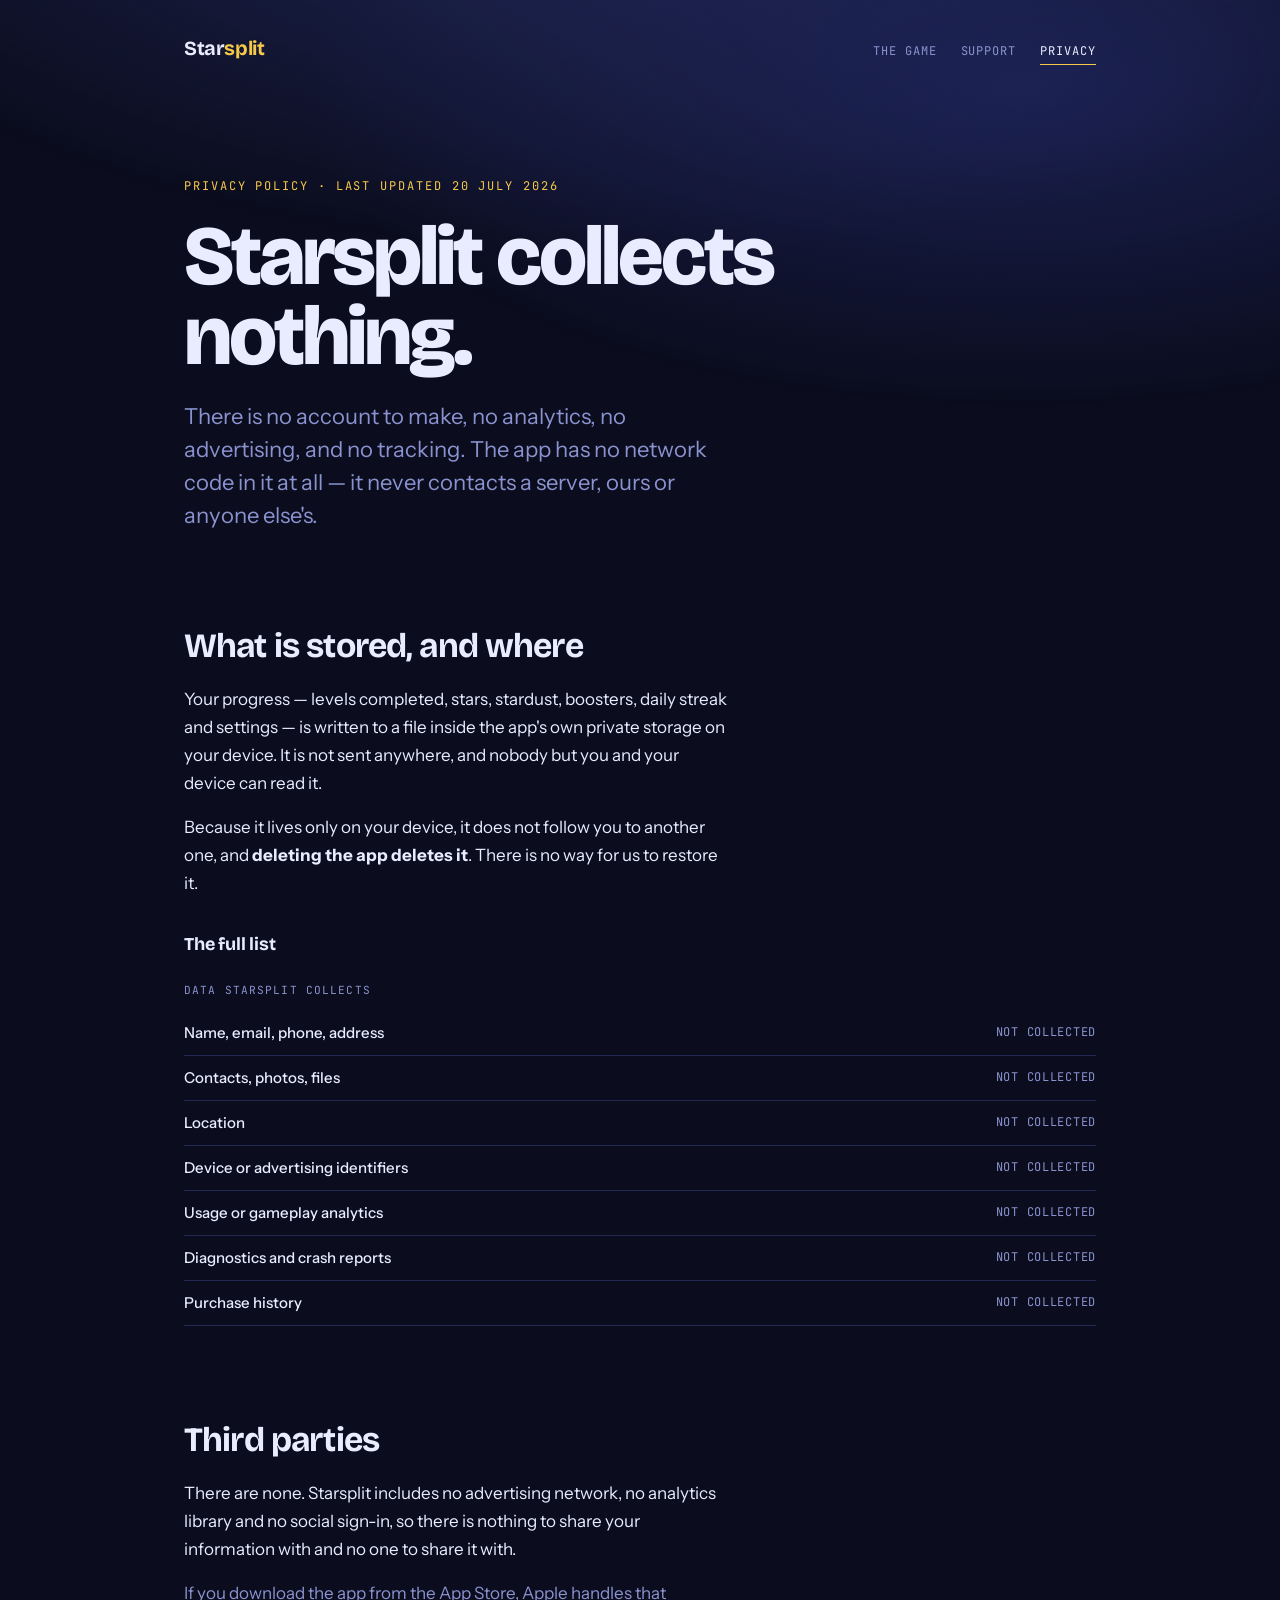
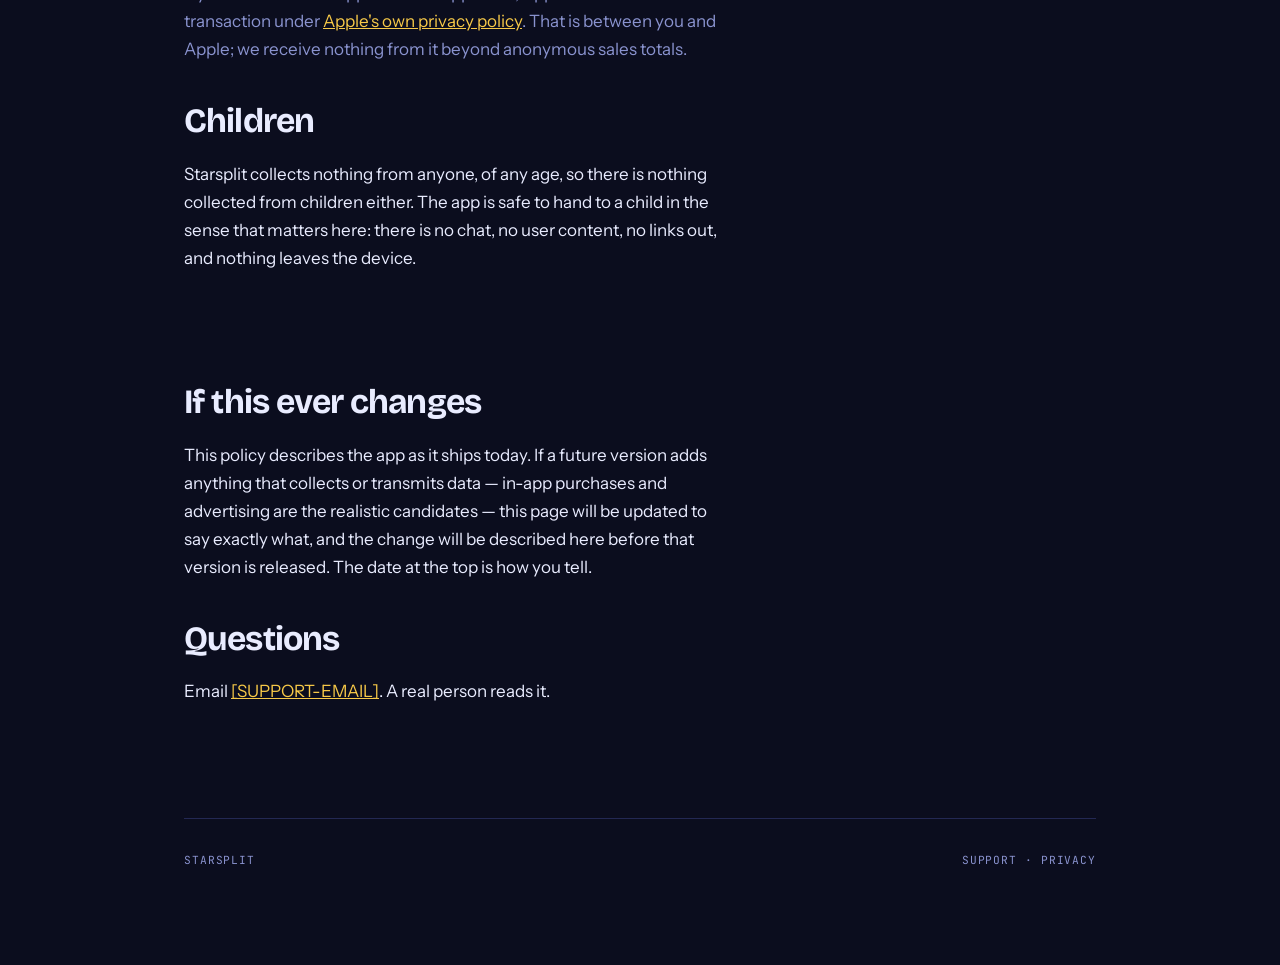
==== privacy.html @ 792201fa "The public site: the game, the privacy policy, and support Three static pages, no build step, ready " ====
<!doctype html>
<html lang="en">
<head>
<meta charset="utf-8">
<meta name="viewport" content="width=device-width, initial-scale=1">
<title>Privacy — Starsplit</title>
<meta name="description" content="Starsplit collects nothing. No account, no analytics, no tracking, and no network connection at all.">
<meta name="theme-color" content="#0b0d1e">
<link rel="preconnect" href="https://fonts.googleapis.com">
<link rel="preconnect" href="https://fonts.gstatic.com" crossorigin>
<link href="https://fonts.googleapis.com/css2?family=Bricolage+Grotesque:opsz,wght@12..96,700;12..96,800&family=Instrument+Sans:wght@400;500;600&family=JetBrains+Mono:wght@400;500&display=swap" rel="stylesheet">
<link rel="stylesheet" href="style.css">
</head>
<body>
<div class="page">

	<header class="masthead">
		<a class="wordmark" href="index.html">Star<span>split</span></a>
		<nav class="nav">
			<a href="index.html">The game</a>
			<a href="support.html">Support</a>
			<a href="privacy.html" aria-current="page">Privacy</a>
		</nav>
	</header>

	<main>
		<section class="hero">
			<p class="eyebrow">Privacy policy · Last updated 20 July 2026</p>
			<h1>Starsplit collects nothing.</h1>
			<p class="lede">
				There is no account to make, no analytics, no advertising, and no tracking. The app has
				no network code in it at all — it never contacts a server, ours or anyone else's.
			</p>
		</section>

		<section class="section">
			<h2>What is stored, and where</h2>
			<p>
				Your progress — levels completed, stars, stardust, boosters, daily streak and settings —
				is written to a file inside the app's own private storage on your device. It is not sent
				anywhere, and nobody but you and your device can read it.
			</p>
			<p>
				Because it lives only on your device, it does not follow you to another one, and
				<strong>deleting the app deletes it</strong>. There is no way for us to restore it.
			</p>

			<h3>The full list</h3>
			<table class="collect">
				<caption>Data Starsplit collects</caption>
				<tbody>
					<tr><th scope="row">Name, email, phone, address</th><td>Not collected</td></tr>
					<tr><th scope="row">Contacts, photos, files</th><td>Not collected</td></tr>
					<tr><th scope="row">Location</th><td>Not collected</td></tr>
					<tr><th scope="row">Device or advertising identifiers</th><td>Not collected</td></tr>
					<tr><th scope="row">Usage or gameplay analytics</th><td>Not collected</td></tr>
					<tr><th scope="row">Diagnostics and crash reports</th><td>Not collected</td></tr>
					<tr><th scope="row">Purchase history</th><td>Not collected</td></tr>
				</tbody>
			</table>
		</section>

		<section class="section">
			<h2>Third parties</h2>
			<p>
				There are none. Starsplit includes no advertising network, no analytics library and no
				social sign-in, so there is nothing to share your information with and no one to share
				it with.
			</p>
			<p class="muted">
				If you download the app from the App Store, Apple handles that transaction under
				<a href="https://www.apple.com/legal/privacy/">Apple's own privacy policy</a>. That is
				between you and Apple; we receive nothing from it beyond anonymous sales totals.
			</p>

			<h2>Children</h2>
			<p>
				Starsplit collects nothing from anyone, of any age, so there is nothing collected from
				children either. The app is safe to hand to a child in the sense that matters here:
				there is no chat, no user content, no links out, and nothing leaves the device.
			</p>
		</section>

		<section class="section">
			<h2>If this ever changes</h2>
			<p>
				This policy describes the app as it ships today. If a future version adds anything that
				collects or transmits data — in-app purchases and advertising are the realistic
				candidates — this page will be updated to say exactly what, and the change will be
				described here before that version is released. The date at the top is how you tell.
			</p>

			<h2>Questions</h2>
			<p>
				Email <a href="mailto:[SUPPORT-EMAIL]">[SUPPORT-EMAIL]</a>. A real person reads it.
			</p>
		</section>
	</main>

	<footer class="foot">
		<span>Starsplit</span>
		<span>
			<a href="support.html">Support</a> ·
			<a href="privacy.html">Privacy</a>
		</span>
	</footer>

</div>
</body>
</html>
---- style.css ----
/* Starsplit — the game's own palette (scripts/view/pal.gd), so the site and the app
   read as one place. Nothing here is invented: SPACE, PANEL, PANEL_EDGE, TEXT, MUTED, GOLD. */
:root {
	--space:  #0b0d1e;
	--panel:  #151936;
	--edge:   #232853;
	--text:   #e9ecff;
	--muted:  #8a93cf;
	--gold:   #f7c948;

	--display: "Bricolage Grotesque", ui-sans-serif, system-ui, sans-serif;
	--body:    "Instrument Sans", ui-sans-serif, system-ui, sans-serif;
	--mono:    "JetBrains Mono", ui-monospace, "SF Mono", monospace;

	--measure: 34rem;
	--gutter:  clamp(1.25rem, 5vw, 2.5rem);
}

* { box-sizing: border-box; }

body {
	margin: 0;
	background: var(--space);
	color: var(--text);
	font-family: var(--body);
	font-size: 1.0625rem;
	line-height: 1.65;
	-webkit-font-smoothing: antialiased;
}

/* The sky, the same way the game builds it: a lifted top settling to space. Not a
   decorative gradient — it is Pal.SKY, chapter one, the colour the game was designed against. */
body::before {
	content: "";
	position: fixed;
	inset: 0;
	background:
		radial-gradient(120% 80% at 50% -20%, #232a5e 0%, transparent 60%),
		radial-gradient(80% 50% at 80% 10%, #1a2050 0%, transparent 70%);
	pointer-events: none;
	z-index: 0;
}

.page {
	position: relative;
	z-index: 1;
	max-width: 62rem;
	margin: 0 auto;
	padding: 0 var(--gutter) 6rem;
}

/* --- masthead ------------------------------------------------------------- */

.masthead {
	display: flex;
	align-items: baseline;
	justify-content: space-between;
	gap: 1.5rem;
	flex-wrap: wrap;
	padding: 2rem 0 0;
}

.wordmark {
	font-family: var(--display);
	font-weight: 700;
	font-size: 1.25rem;
	letter-spacing: -0.02em;
	color: var(--text);
	text-decoration: none;
}

.wordmark span { color: var(--gold); }

.nav {
	display: flex;
	gap: 1.5rem;
	font-family: var(--mono);
	font-size: 0.75rem;
	letter-spacing: 0.08em;
	text-transform: uppercase;
}

.nav a {
	color: var(--muted);
	text-decoration: none;
	padding-bottom: 2px;
	border-bottom: 1px solid transparent;
}

.nav a:hover,
.nav a[aria-current="page"] {
	color: var(--text);
	border-bottom-color: var(--gold);
}

/* --- hero ----------------------------------------------------------------- */

.hero { padding: clamp(3rem, 12vw, 7rem) 0 0; }

.eyebrow {
	font-family: var(--mono);
	font-size: 0.75rem;
	letter-spacing: 0.16em;
	text-transform: uppercase;
	color: var(--gold);
	margin: 0 0 1.25rem;
}

h1 {
	font-family: var(--display);
	font-weight: 800;
	font-size: clamp(2.75rem, 9vw, 5.25rem);
	line-height: 0.95;
	letter-spacing: -0.035em;
	margin: 0 0 1.5rem;
	/* `ch` on a 44px display face is wider than a phone, and a max-width that exceeds the
	   viewport pushes the whole column sideways — the headline is not the only thing that
	   ends up clipped. Cap it against the container as well as the measure. */
	max-width: min(16ch, 100%);
	overflow-wrap: break-word;
}

.lede {
	font-size: clamp(1.125rem, 2.2vw, 1.375rem);
	line-height: 1.5;
	color: var(--muted);
	max-width: var(--measure);
	margin: 0;
}

/* --- the four splits: the signature ---------------------------------------
   Drawn the way SplitPopup draws them in the game — as the FOOTPRINT each one
   clears on a little grid, not as a picture of its two ingredients. A player
   should not have to read a combo table to know what a move does. */

.splits {
	display: grid;
	grid-template-columns: repeat(auto-fit, minmax(9.5rem, 1fr));
	gap: clamp(1rem, 3vw, 2rem);
	margin: clamp(3rem, 9vw, 5.5rem) 0 0;
	padding: 0;
	list-style: none;
}

.split { margin: 0; }

.grid {
	display: grid;
	grid-template-columns: repeat(9, 1fr);
	gap: 2px;
	aspect-ratio: 1;
	padding: 6px;
	background: var(--panel);
	border: 1px solid var(--edge);
	border-radius: 10px;
}

.cell {
	border-radius: 1.5px;
	background: #1d2247;
}

.cell.lit {
	background: var(--gold);
	box-shadow: 0 0 6px rgba(247, 201, 72, 0.55);
}

/* The one orchestrated moment: each footprint lights in a short sweep, staggered
   per cell from the centre out, so you read the SHAPE arriving rather than a state. */
@media (prefers-reduced-motion: no-preference) {
	.cell.lit {
		animation: ignite 0.5s cubic-bezier(0.2, 0.8, 0.3, 1) backwards;
		animation-delay: var(--d, 0s);
	}
}

@keyframes ignite {
	from { background: #1d2247; box-shadow: none; transform: scale(0.7); }
	to   { transform: scale(1); }
}

.split h2 {
	font-family: var(--display);
	font-weight: 700;
	font-size: 1.0625rem;
	letter-spacing: -0.01em;
	margin: 0.9rem 0 0.15rem;
}

.split p {
	font-family: var(--mono);
	font-size: 0.7rem;
	letter-spacing: 0.1em;
	text-transform: uppercase;
	color: var(--muted);
	margin: 0;
}

.splits-note {
	max-width: var(--measure);
	color: var(--muted);
	margin: 2.25rem 0 0;
}

.splits-note strong { color: var(--text); font-weight: 600; }

/* --- plain sections ------------------------------------------------------- */

.section { padding: clamp(3.5rem, 10vw, 6rem) 0 0; }

/* Display type sets its own leading. Inheriting the body's 1.65 leaves a two-line heading
   reading as two unrelated lines rather than one phrase. */
.section h2 {
	font-family: var(--display);
	font-weight: 700;
	font-size: clamp(1.5rem, 4vw, 2.125rem);
	line-height: 1.08;
	letter-spacing: -0.025em;
	margin: 0 0 1.25rem;
	max-width: min(20ch, 100%);
}

/* A section carrying more than one heading needs air above the later ones. Done here rather
   than with an inline margin at each call site, which is how a stylesheet stops being the
   place the spacing lives. */
.section h2:not(:first-child) { margin-top: 2.5rem; }

.section h3 {
	font-family: var(--display);
	font-weight: 700;
	font-size: 1.125rem;
	line-height: 1.3;
	letter-spacing: -0.01em;
	margin: 2.25rem 0 0.5rem;
}

.section p,
.section li { max-width: var(--measure); }

.section p { margin: 0 0 1rem; }

.section ul { padding-left: 1.1rem; margin: 0 0 1rem; }

.section li { margin-bottom: 0.4rem; }

.muted { color: var(--muted); }

a { color: var(--gold); }

a:focus-visible,
.nav a:focus-visible,
.wordmark:focus-visible {
	outline: 2px solid var(--gold);
	outline-offset: 3px;
	border-radius: 2px;
}

/* --- facts strip ---------------------------------------------------------- */

.facts {
	display: grid;
	grid-template-columns: repeat(auto-fit, minmax(12rem, 1fr));
	gap: 1px;
	background: var(--edge);
	border: 1px solid var(--edge);
	border-radius: 12px;
	overflow: hidden;
	margin: 2rem 0 0;
	padding: 0;
	list-style: none;
}

.facts li {
	background: var(--panel);
	padding: 1.25rem 1.25rem 1.4rem;
	margin: 0;
	max-width: none;
}

.facts dt,
.fact-key {
	font-family: var(--mono);
	font-size: 0.7rem;
	letter-spacing: 0.1em;
	text-transform: uppercase;
	color: var(--muted);
	display: block;
	margin-bottom: 0.35rem;
}

.fact-val {
	font-family: var(--display);
	font-weight: 700;
	font-size: 1.25rem;
	letter-spacing: -0.015em;
	display: block;
}

/* --- the collection table (privacy) --------------------------------------- */

.collect {
	width: 100%;
	border-collapse: collapse;
	margin: 1.5rem 0 0;
	font-size: 0.9375rem;
}

.collect caption {
	text-align: left;
	font-family: var(--mono);
	font-size: 0.7rem;
	letter-spacing: 0.1em;
	text-transform: uppercase;
	color: var(--muted);
	padding-bottom: 0.75rem;
}

.collect th,
.collect td {
	text-align: left;
	padding: 0.6rem 0.75rem 0.6rem 0;
	border-bottom: 1px solid var(--edge);
}

.collect th {
	font-weight: 500;
	color: var(--text);
}

.collect td {
	font-family: var(--mono);
	font-size: 0.75rem;
	letter-spacing: 0.06em;
	text-transform: uppercase;
	color: var(--muted);
	white-space: nowrap;
	text-align: right;
	padding-right: 0;
}

/* --- footer --------------------------------------------------------------- */

.foot {
	margin-top: clamp(4rem, 12vw, 7rem);
	padding-top: 2rem;
	border-top: 1px solid var(--edge);
	display: flex;
	justify-content: space-between;
	gap: 1.5rem;
	flex-wrap: wrap;
	font-family: var(--mono);
	font-size: 0.7rem;
	letter-spacing: 0.08em;
	text-transform: uppercase;
	color: var(--muted);
}

.foot a { color: var(--muted); text-decoration: none; }
.foot a:hover { color: var(--text); }
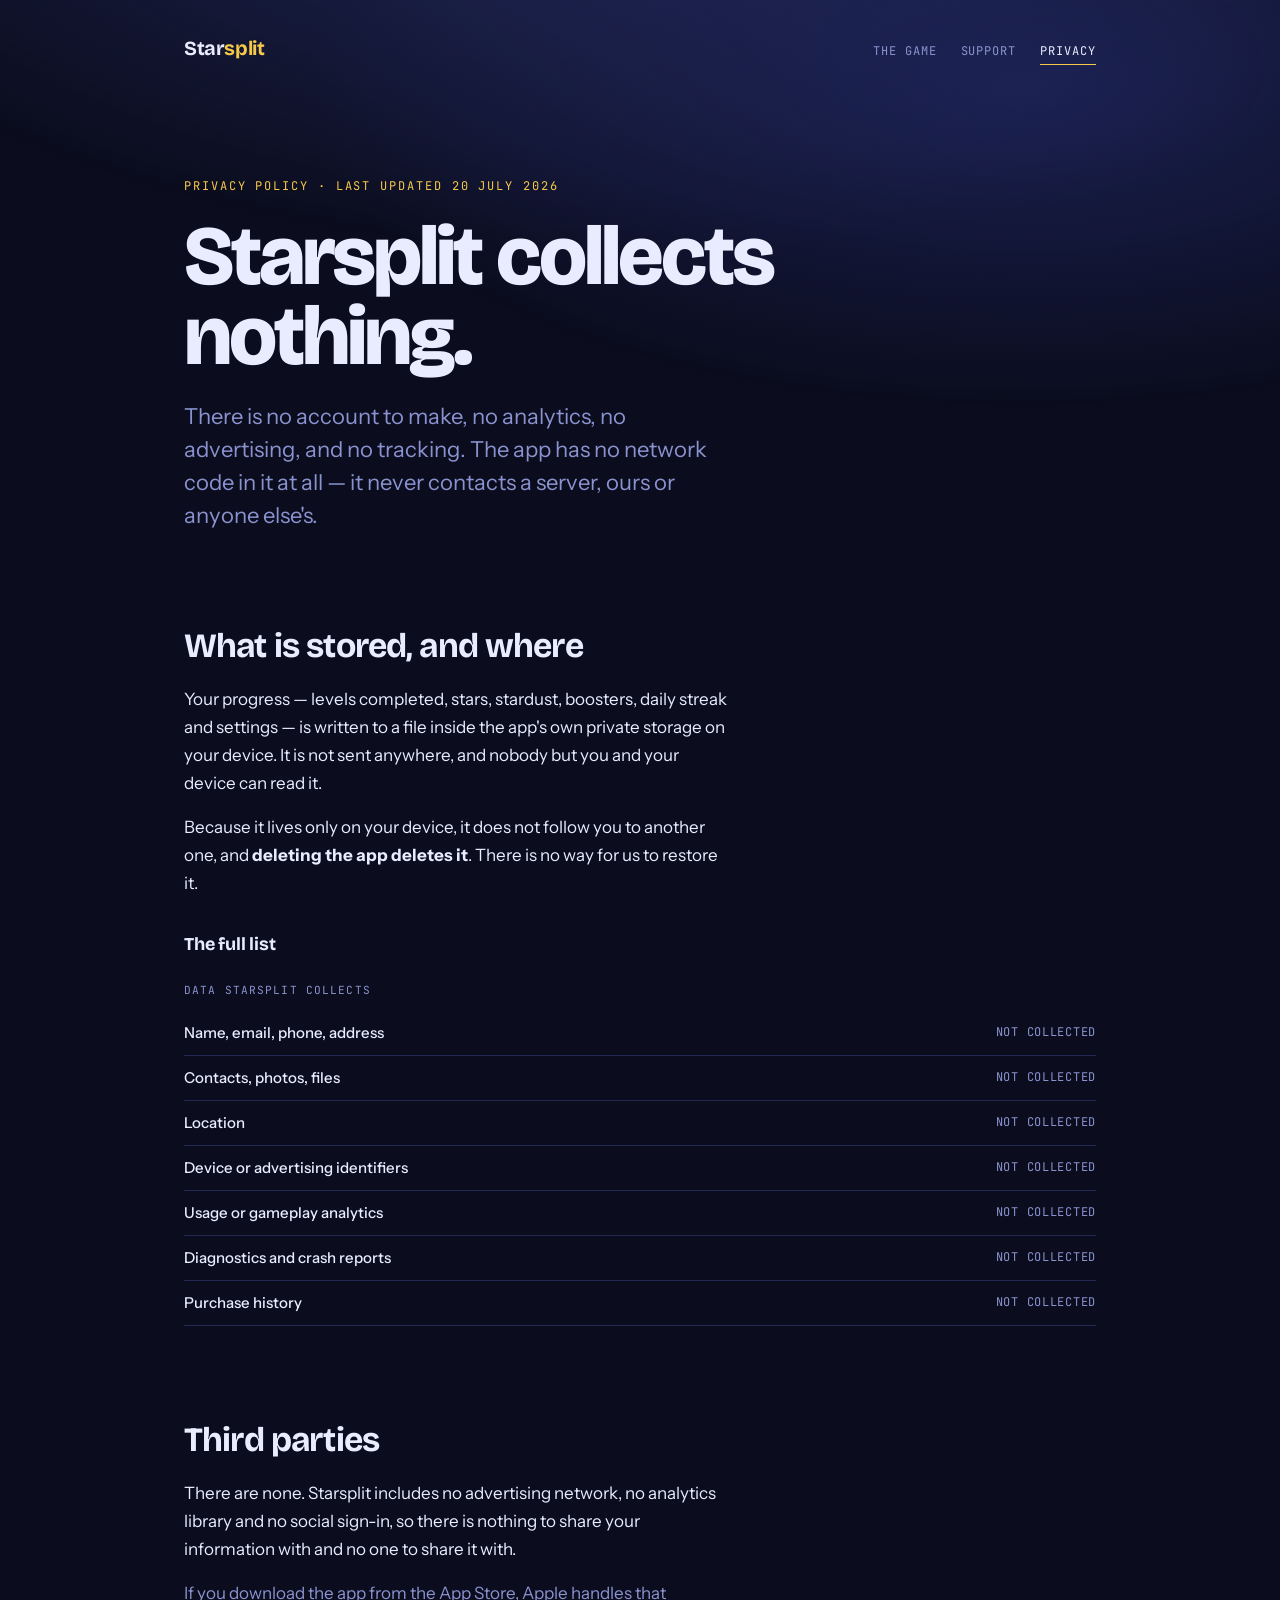
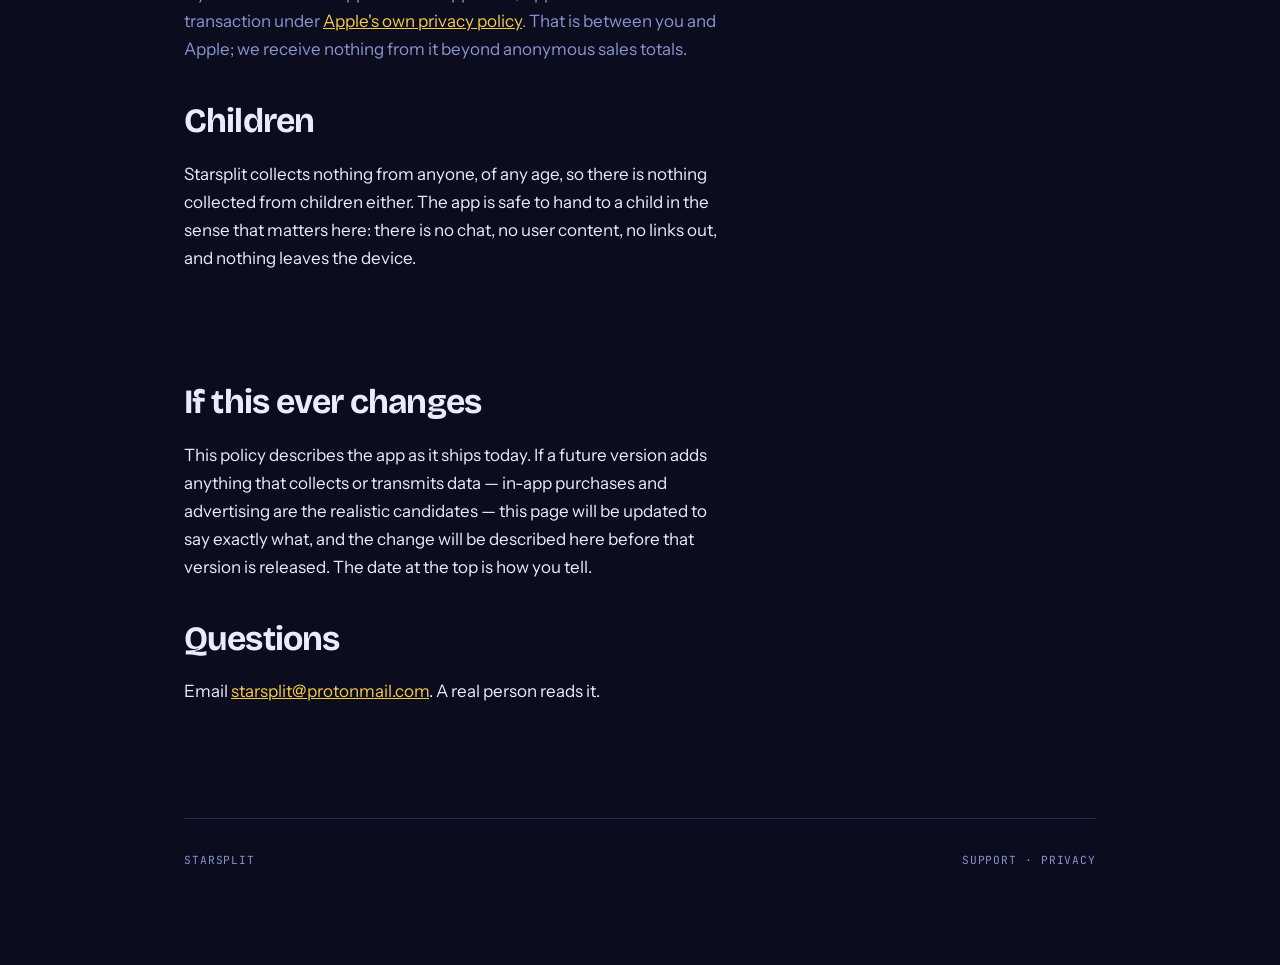
==== commit 9c91758b: "The contact address is real, and Pages is on `[SUPPORT-EMAIL]` becomes starsplit@protonmail.com in t" ====
--- a/privacy.html
+++ b/privacy.html
@@ -92,7 +92,7 @@
 
 			<h2>Questions</h2>
 			<p>
-				Email <a href="mailto:[SUPPORT-EMAIL]">[SUPPORT-EMAIL]</a>. A real person reads it.
+				Email <a href="mailto:starsplit@protonmail.com">starsplit@protonmail.com</a>. A real person reads it.
 			</p>
 		</section>
 	</main>
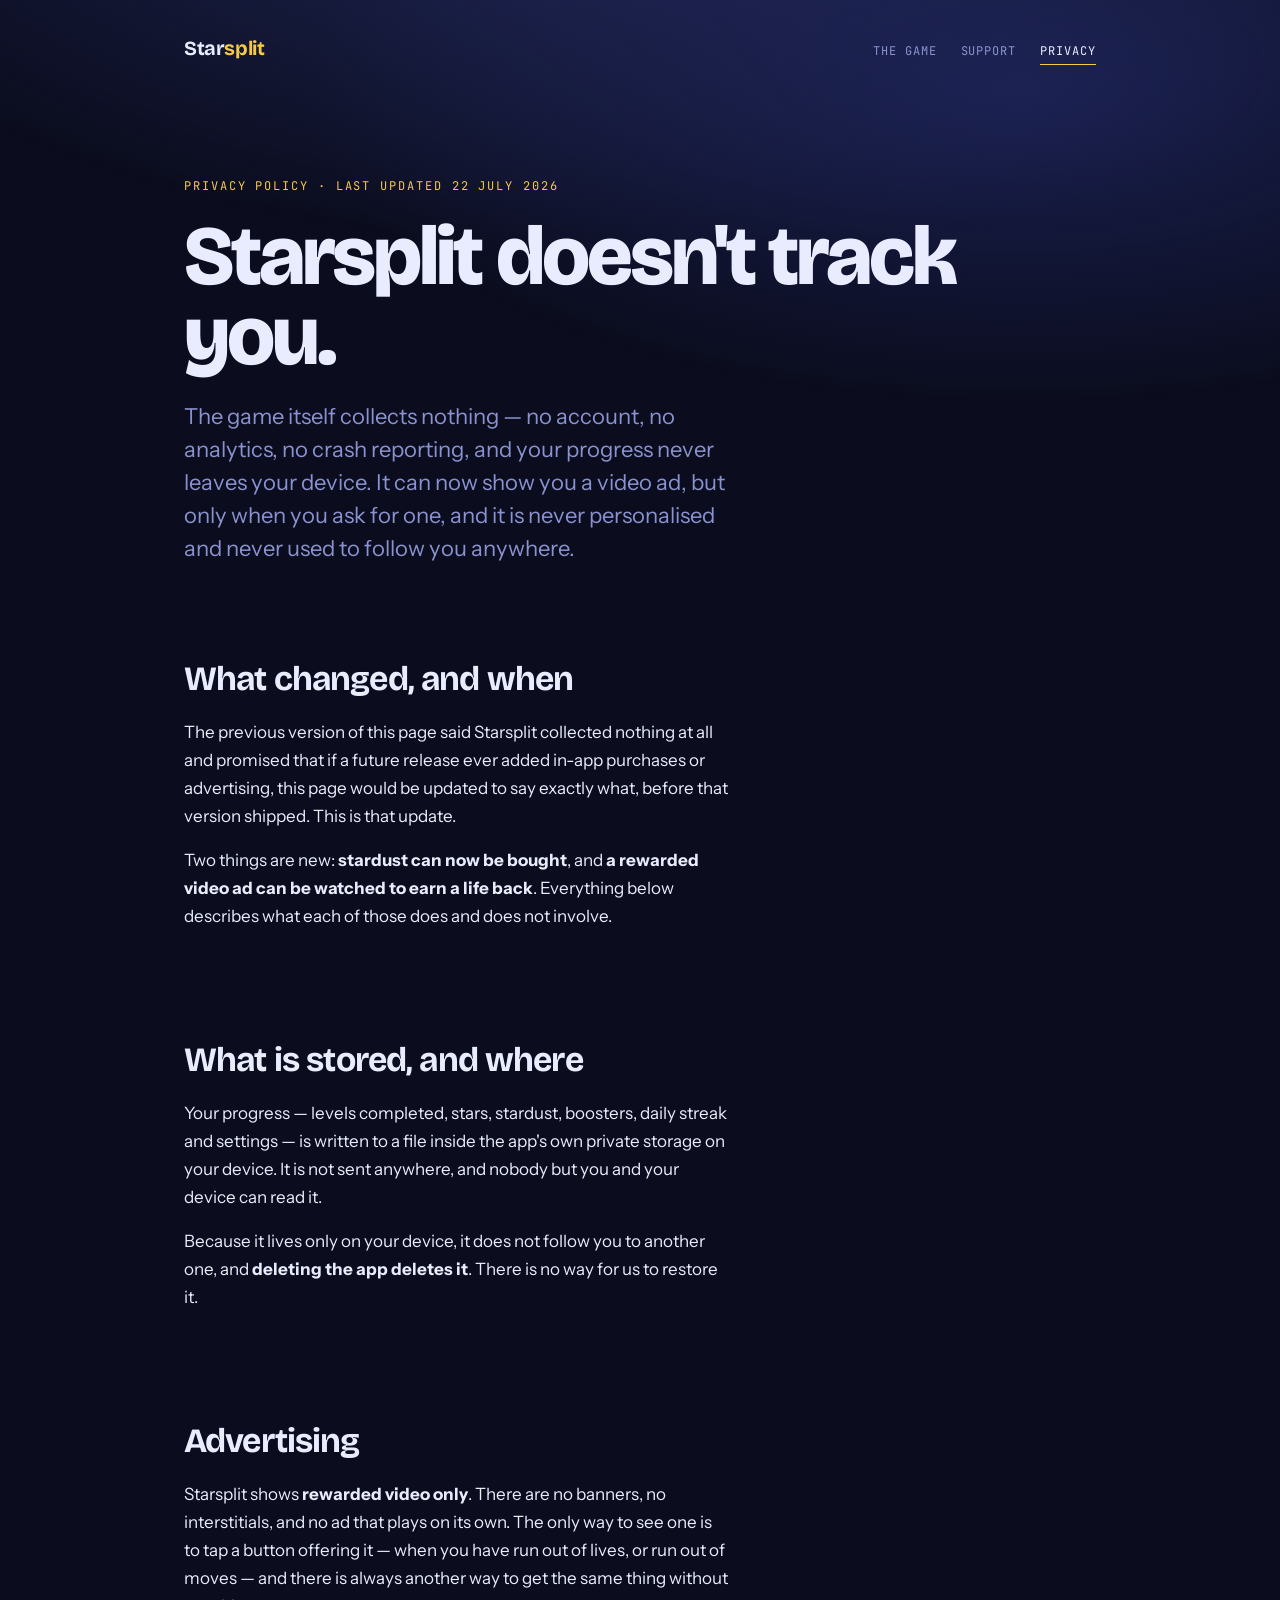
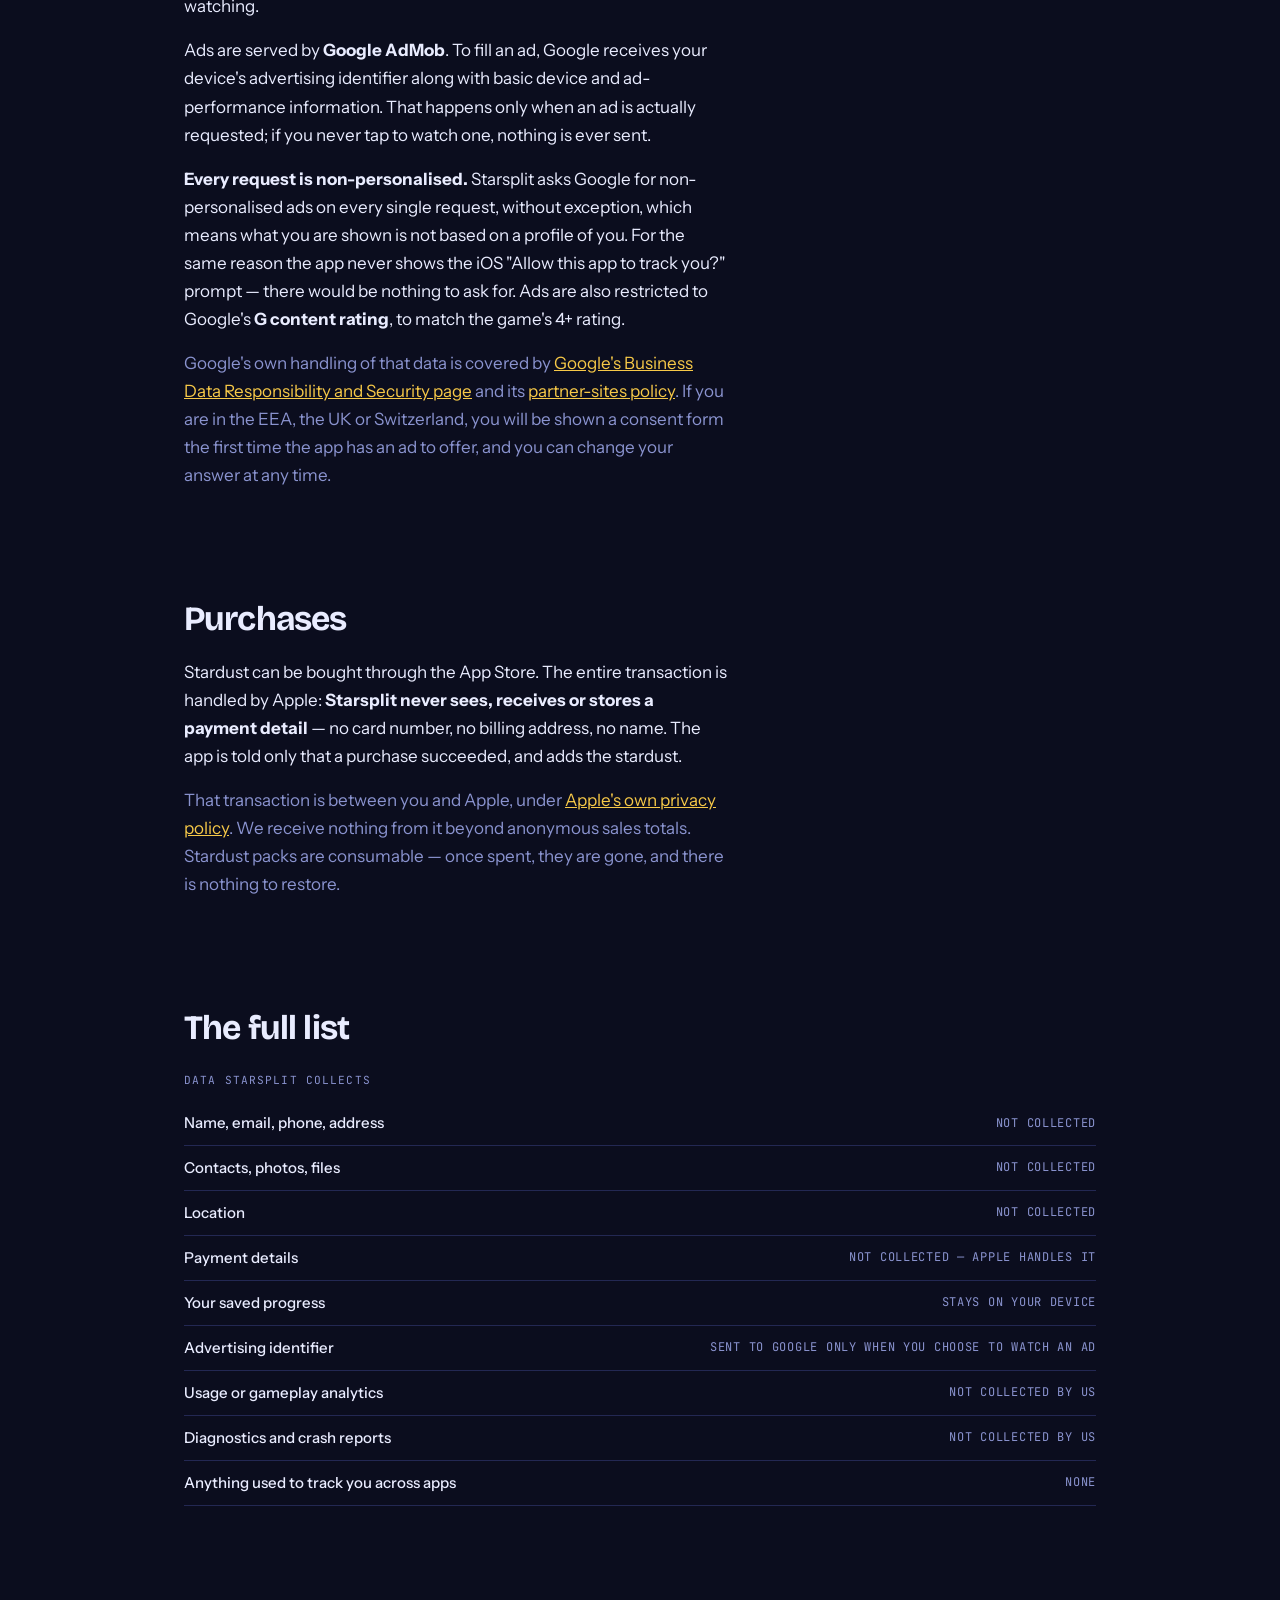
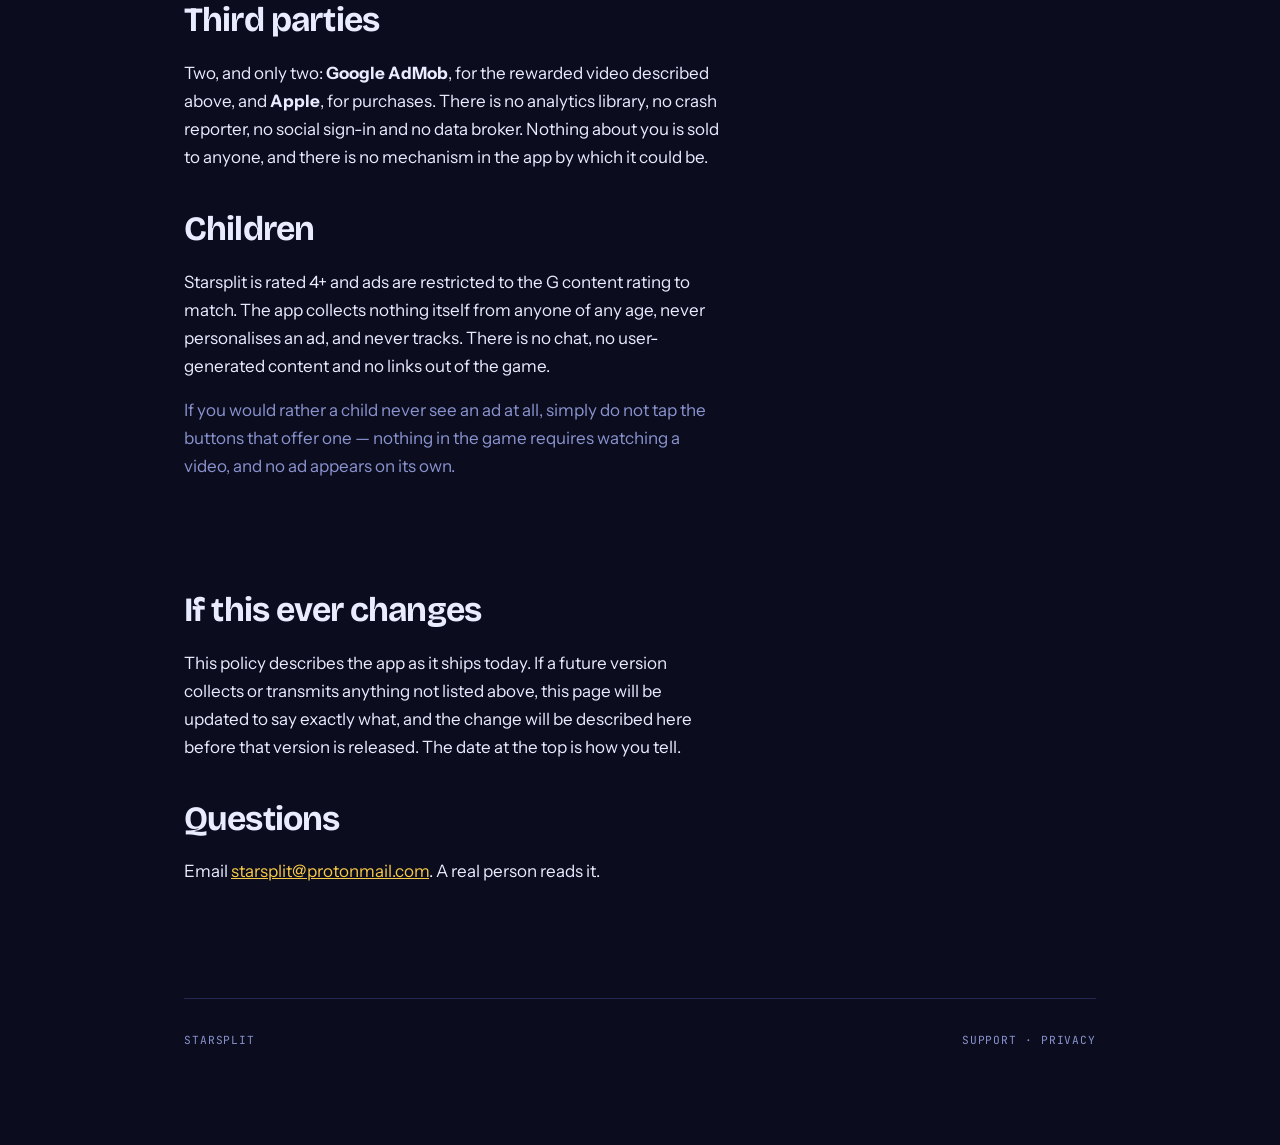
==== commit 97c98041: "Ads and purchases, said plainly The page promised that if a future release ever added in-app purchas" ====
--- a/privacy.html
+++ b/privacy.html
@@ -4,7 +4,7 @@
 <meta charset="utf-8">
 <meta name="viewport" content="width=device-width, initial-scale=1">
 <title>Privacy — Starsplit</title>
-<meta name="description" content="Starsplit collects nothing. No account, no analytics, no tracking, and no network connection at all.">
+<meta name="description" content="Starsplit itself collects nothing. It shows a rewarded ad only when you ask for one, never personalises it, and never tracks you across apps.">
 <meta name="theme-color" content="#0b0d1e">
 <link rel="preconnect" href="https://fonts.googleapis.com">
 <link rel="preconnect" href="https://fonts.gstatic.com" crossorigin>
@@ -25,11 +25,26 @@
 
 	<main>
 		<section class="hero">
-			<p class="eyebrow">Privacy policy · Last updated 20 July 2026</p>
-			<h1>Starsplit collects nothing.</h1>
+			<p class="eyebrow">Privacy policy · Last updated 22 July 2026</p>
+			<h1>Starsplit doesn't track you.</h1>
 			<p class="lede">
-				There is no account to make, no analytics, no advertising, and no tracking. The app has
-				no network code in it at all — it never contacts a server, ours or anyone else's.
+				The game itself collects nothing — no account, no analytics, no crash reporting, and
+				your progress never leaves your device. It can now show you a video ad, but only when
+				you ask for one, and it is never personalised and never used to follow you anywhere.
+			</p>
+		</section>
+
+		<section class="section">
+			<h2>What changed, and when</h2>
+			<p>
+				The previous version of this page said Starsplit collected nothing at all and promised
+				that if a future release ever added in-app purchases or advertising, this page would be
+				updated to say exactly what, before that version shipped. This is that update.
+			</p>
+			<p>
+				Two things are new: <strong>stardust can now be bought</strong>, and <strong>a rewarded
+				video ad can be watched to earn a life back</strong>. Everything below describes what
+				each of those does and does not involve.
 			</p>
 		</section>
 
@@ -44,18 +59,70 @@
 				Because it lives only on your device, it does not follow you to another one, and
 				<strong>deleting the app deletes it</strong>. There is no way for us to restore it.
 			</p>
+		</section>
 
-			<h3>The full list</h3>
+		<section class="section">
+			<h2>Advertising</h2>
+			<p>
+				Starsplit shows <strong>rewarded video only</strong>. There are no banners, no
+				interstitials, and no ad that plays on its own. The only way to see one is to tap a
+				button offering it — when you have run out of lives, or run out of moves — and there is
+				always another way to get the same thing without watching.
+			</p>
+			<p>
+				Ads are served by <strong>Google AdMob</strong>. To fill an ad, Google receives your
+				device's advertising identifier along with basic device and ad-performance information.
+				That happens only when an ad is actually requested; if you never tap to watch one,
+				nothing is ever sent.
+			</p>
+			<p>
+				<strong>Every request is non-personalised.</strong> Starsplit asks Google for
+				non-personalised ads on every single request, without exception, which means what you
+				are shown is not based on a profile of you. For the same reason the app never shows the
+				iOS "Allow this app to track you?" prompt — there would be nothing to ask for. Ads are
+				also restricted to Google's <strong>G content rating</strong>, to match the game's 4+
+				rating.
+			</p>
+			<p class="muted">
+				Google's own handling of that data is covered by
+				<a href="https://business.safety.google/privacy/">Google's Business Data Responsibility
+				and Security page</a> and its
+				<a href="https://policies.google.com/technologies/partner-sites">partner-sites policy</a>.
+				If you are in the EEA, the UK or Switzerland, you will be shown a consent form the first
+				time the app has an ad to offer, and you can change your answer at any time.
+			</p>
+		</section>
+
+		<section class="section">
+			<h2>Purchases</h2>
+			<p>
+				Stardust can be bought through the App Store. The entire transaction is handled by
+				Apple: <strong>Starsplit never sees, receives or stores a payment detail</strong> — no
+				card number, no billing address, no name. The app is told only that a purchase
+				succeeded, and adds the stardust.
+			</p>
+			<p class="muted">
+				That transaction is between you and Apple, under
+				<a href="https://www.apple.com/legal/privacy/">Apple's own privacy policy</a>. We receive
+				nothing from it beyond anonymous sales totals. Stardust packs are consumable — once
+				spent, they are gone, and there is nothing to restore.
+			</p>
+		</section>
+
+		<section class="section">
+			<h2>The full list</h2>
 			<table class="collect">
 				<caption>Data Starsplit collects</caption>
 				<tbody>
 					<tr><th scope="row">Name, email, phone, address</th><td>Not collected</td></tr>
 					<tr><th scope="row">Contacts, photos, files</th><td>Not collected</td></tr>
 					<tr><th scope="row">Location</th><td>Not collected</td></tr>
-					<tr><th scope="row">Device or advertising identifiers</th><td>Not collected</td></tr>
-					<tr><th scope="row">Usage or gameplay analytics</th><td>Not collected</td></tr>
-					<tr><th scope="row">Diagnostics and crash reports</th><td>Not collected</td></tr>
-					<tr><th scope="row">Purchase history</th><td>Not collected</td></tr>
+					<tr><th scope="row">Payment details</th><td>Not collected — Apple handles it</td></tr>
+					<tr><th scope="row">Your saved progress</th><td>Stays on your device</td></tr>
+					<tr><th scope="row">Advertising identifier</th><td>Sent to Google only when you choose to watch an ad</td></tr>
+					<tr><th scope="row">Usage or gameplay analytics</th><td>Not collected by us</td></tr>
+					<tr><th scope="row">Diagnostics and crash reports</th><td>Not collected by us</td></tr>
+					<tr><th scope="row">Anything used to track you across apps</th><td>None</td></tr>
 				</tbody>
 			</table>
 		</section>
@@ -63,31 +130,31 @@
 		<section class="section">
 			<h2>Third parties</h2>
 			<p>
-				There are none. Starsplit includes no advertising network, no analytics library and no
-				social sign-in, so there is nothing to share your information with and no one to share
-				it with.
-			</p>
-			<p class="muted">
-				If you download the app from the App Store, Apple handles that transaction under
-				<a href="https://www.apple.com/legal/privacy/">Apple's own privacy policy</a>. That is
-				between you and Apple; we receive nothing from it beyond anonymous sales totals.
+				Two, and only two: <strong>Google AdMob</strong>, for the rewarded video described above,
+				and <strong>Apple</strong>, for purchases. There is no analytics library, no crash
+				reporter, no social sign-in and no data broker. Nothing about you is sold to anyone, and
+				there is no mechanism in the app by which it could be.
 			</p>
 
 			<h2>Children</h2>
 			<p>
-				Starsplit collects nothing from anyone, of any age, so there is nothing collected from
-				children either. The app is safe to hand to a child in the sense that matters here:
-				there is no chat, no user content, no links out, and nothing leaves the device.
+				Starsplit is rated 4+ and ads are restricted to the G content rating to match. The app
+				collects nothing itself from anyone of any age, never personalises an ad, and never
+				tracks. There is no chat, no user-generated content and no links out of the game.
+			</p>
+			<p class="muted">
+				If you would rather a child never see an ad at all, simply do not tap the buttons that
+				offer one — nothing in the game requires watching a video, and no ad appears on its own.
 			</p>
 		</section>
 
 		<section class="section">
 			<h2>If this ever changes</h2>
 			<p>
-				This policy describes the app as it ships today. If a future version adds anything that
-				collects or transmits data — in-app purchases and advertising are the realistic
-				candidates — this page will be updated to say exactly what, and the change will be
-				described here before that version is released. The date at the top is how you tell.
+				This policy describes the app as it ships today. If a future version collects or
+				transmits anything not listed above, this page will be updated to say exactly what, and
+				the change will be described here before that version is released. The date at the top
+				is how you tell.
 			</p>
 
 			<h2>Questions</h2>
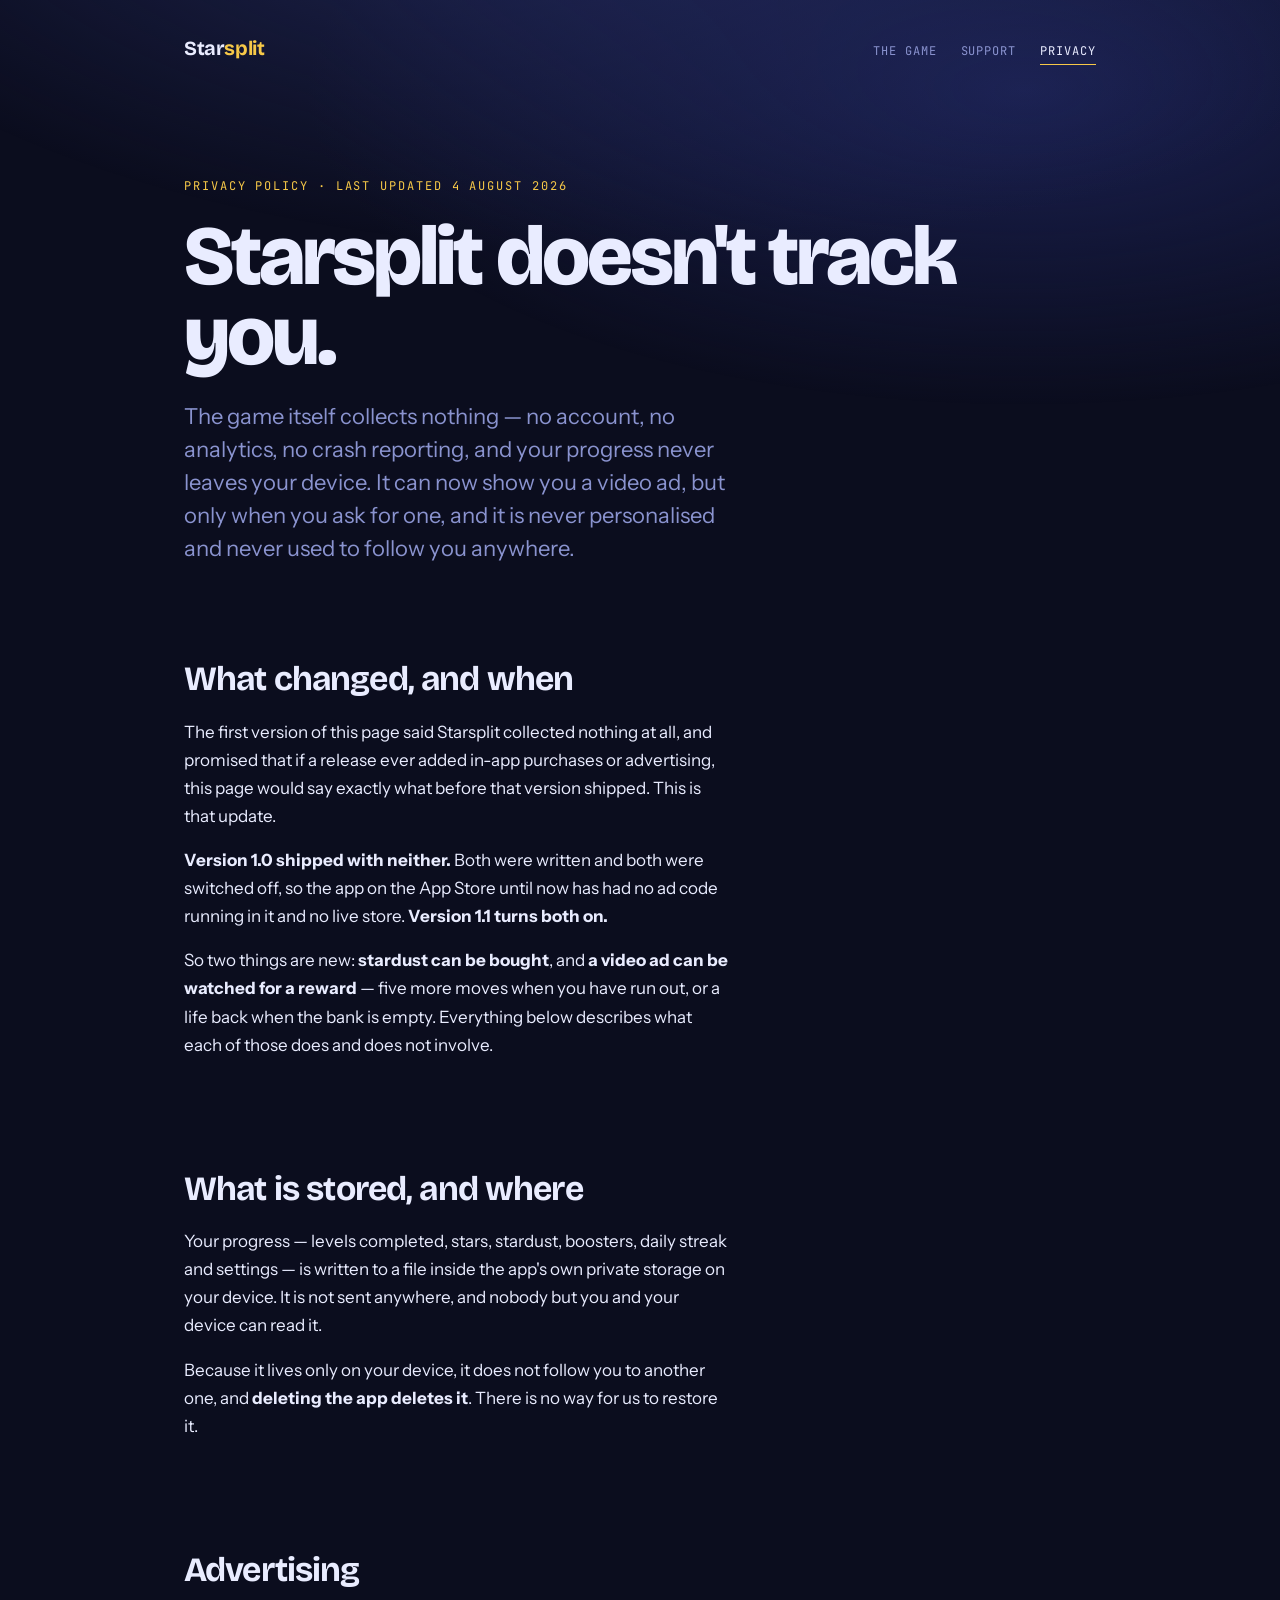
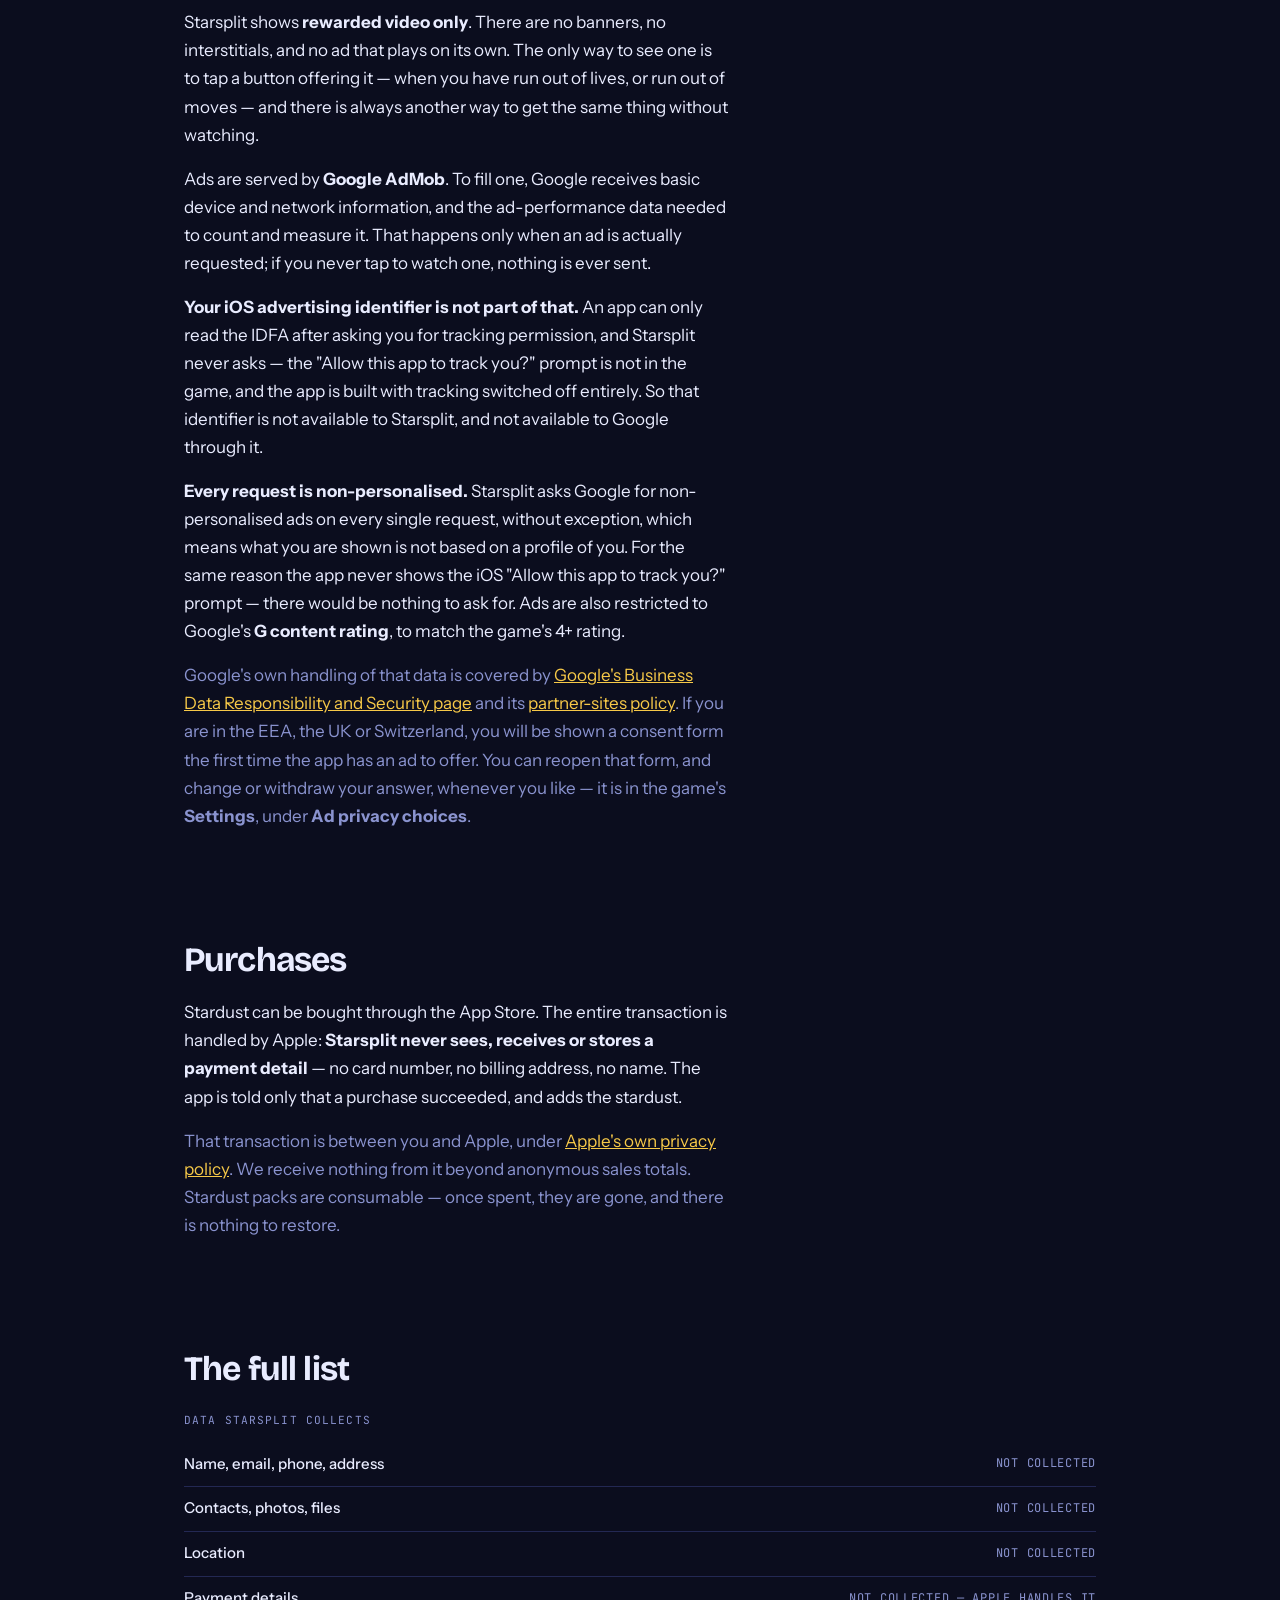
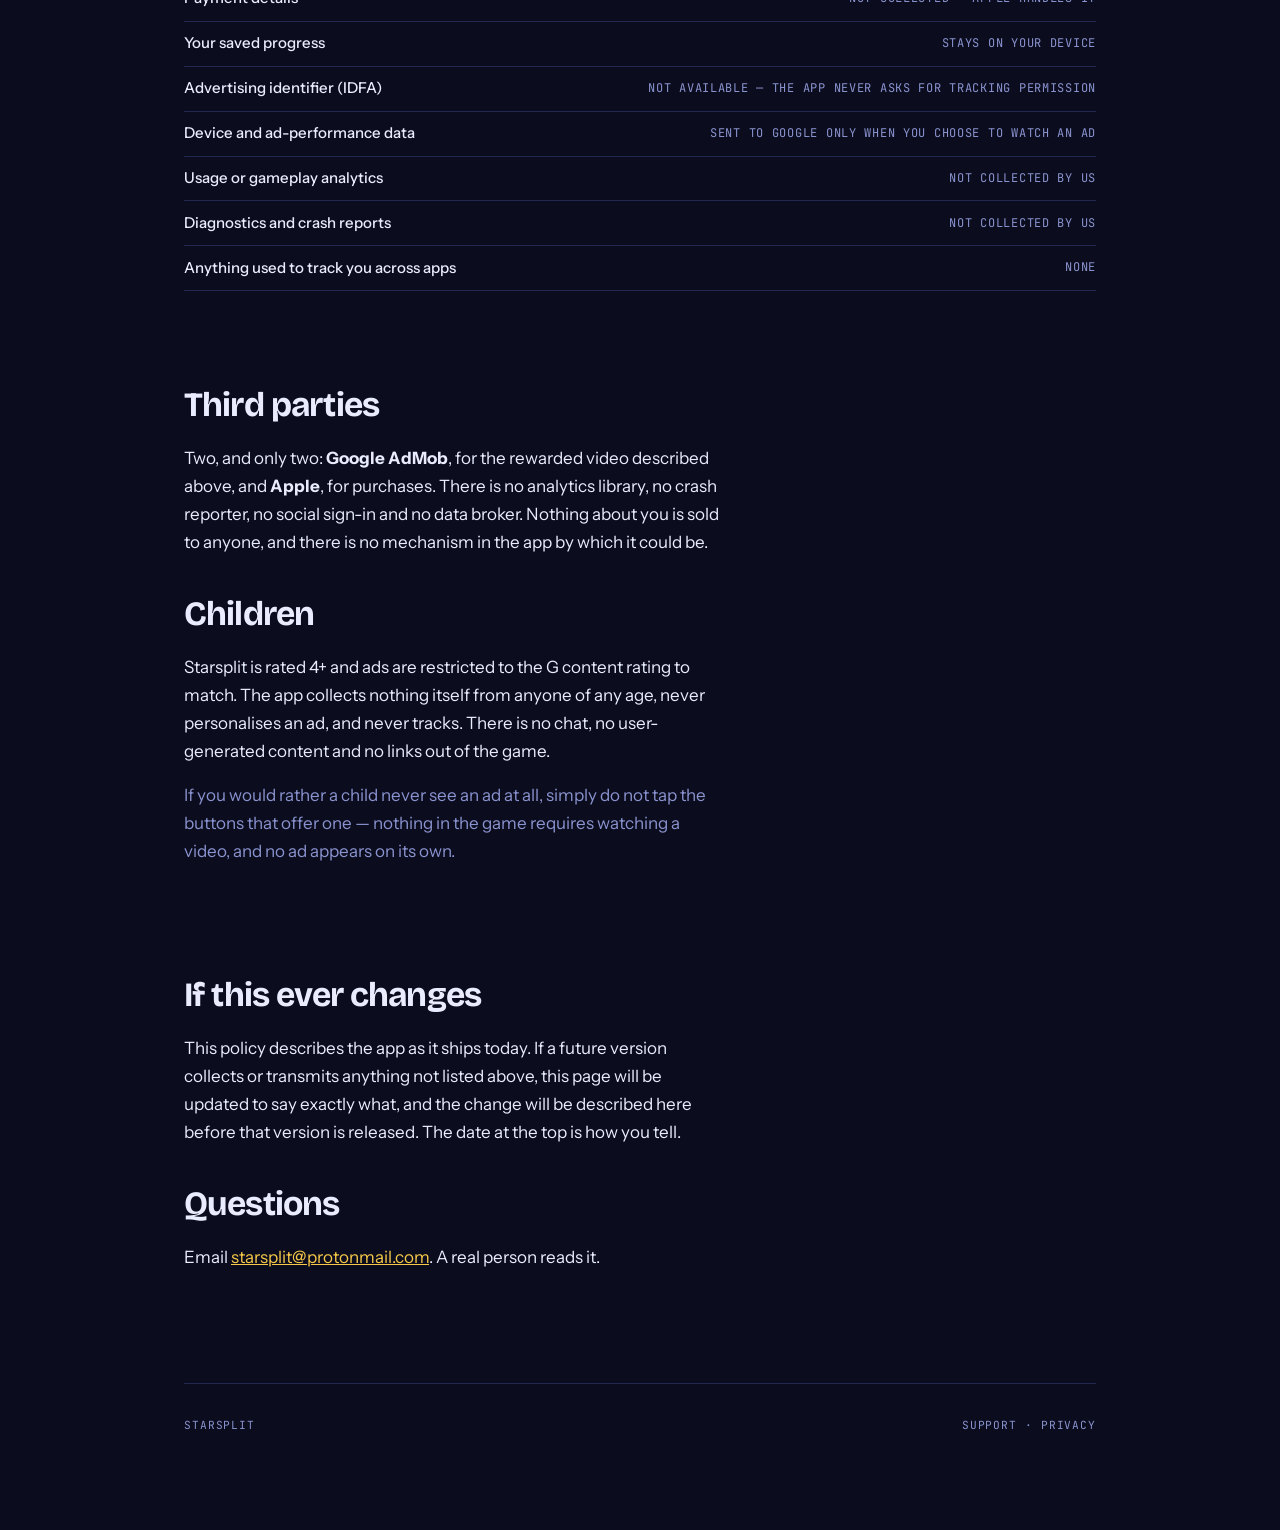
==== commit 40a4026a: "Say what 1.1 actually does, and stop claiming the IDFA This page was written on 22 July against a bu" ====
--- a/privacy.html
+++ b/privacy.html
@@ -25,7 +25,7 @@
 
 	<main>
 		<section class="hero">
-			<p class="eyebrow">Privacy policy · Last updated 22 July 2026</p>
+			<p class="eyebrow">Privacy policy · Last updated 4 August 2026</p>
 			<h1>Starsplit doesn't track you.</h1>
 			<p class="lede">
 				The game itself collects nothing — no account, no analytics, no crash reporting, and
@@ -37,14 +37,20 @@
 		<section class="section">
 			<h2>What changed, and when</h2>
 			<p>
-				The previous version of this page said Starsplit collected nothing at all and promised
-				that if a future release ever added in-app purchases or advertising, this page would be
-				updated to say exactly what, before that version shipped. This is that update.
+				The first version of this page said Starsplit collected nothing at all, and promised
+				that if a release ever added in-app purchases or advertising, this page would say
+				exactly what before that version shipped. This is that update.
 			</p>
 			<p>
-				Two things are new: <strong>stardust can now be bought</strong>, and <strong>a rewarded
-				video ad can be watched to earn a life back</strong>. Everything below describes what
-				each of those does and does not involve.
+				<strong>Version 1.0 shipped with neither.</strong> Both were written and both were
+				switched off, so the app on the App Store until now has had no ad code running in it
+				and no live store. <strong>Version 1.1 turns both on.</strong>
+			</p>
+			<p>
+				So two things are new: <strong>stardust can be bought</strong>, and <strong>a video ad
+				can be watched for a reward</strong> — five more moves when you have run out, or a life
+				back when the bank is empty. Everything below describes what each of those does and
+				does not involve.
 			</p>
 		</section>
 
@@ -70,10 +76,17 @@
 				always another way to get the same thing without watching.
 			</p>
 			<p>
-				Ads are served by <strong>Google AdMob</strong>. To fill an ad, Google receives your
-				device's advertising identifier along with basic device and ad-performance information.
-				That happens only when an ad is actually requested; if you never tap to watch one,
+				Ads are served by <strong>Google AdMob</strong>. To fill one, Google receives basic
+				device and network information, and the ad-performance data needed to count and measure
+				it. That happens only when an ad is actually requested; if you never tap to watch one,
 				nothing is ever sent.
+			</p>
+			<p>
+				<strong>Your iOS advertising identifier is not part of that.</strong> An app can only
+				read the IDFA after asking you for tracking permission, and Starsplit never asks — the
+				"Allow this app to track you?" prompt is not in the game, and the app is built with
+				tracking switched off entirely. So that identifier is not available to Starsplit, and
+				not available to Google through it.
 			</p>
 			<p>
 				<strong>Every request is non-personalised.</strong> Starsplit asks Google for
@@ -89,7 +102,9 @@
 				and Security page</a> and its
 				<a href="https://policies.google.com/technologies/partner-sites">partner-sites policy</a>.
 				If you are in the EEA, the UK or Switzerland, you will be shown a consent form the first
-				time the app has an ad to offer, and you can change your answer at any time.
+				time the app has an ad to offer. You can reopen that form, and change or withdraw your
+				answer, whenever you like — it is in the game's <strong>Settings</strong>, under
+				<strong>Ad privacy choices</strong>.
 			</p>
 		</section>
 
@@ -119,7 +134,8 @@
 					<tr><th scope="row">Location</th><td>Not collected</td></tr>
 					<tr><th scope="row">Payment details</th><td>Not collected — Apple handles it</td></tr>
 					<tr><th scope="row">Your saved progress</th><td>Stays on your device</td></tr>
-					<tr><th scope="row">Advertising identifier</th><td>Sent to Google only when you choose to watch an ad</td></tr>
+					<tr><th scope="row">Advertising identifier (IDFA)</th><td>Not available — the app never asks for tracking permission</td></tr>
+					<tr><th scope="row">Device and ad-performance data</th><td>Sent to Google only when you choose to watch an ad</td></tr>
 					<tr><th scope="row">Usage or gameplay analytics</th><td>Not collected by us</td></tr>
 					<tr><th scope="row">Diagnostics and crash reports</th><td>Not collected by us</td></tr>
 					<tr><th scope="row">Anything used to track you across apps</th><td>None</td></tr>
